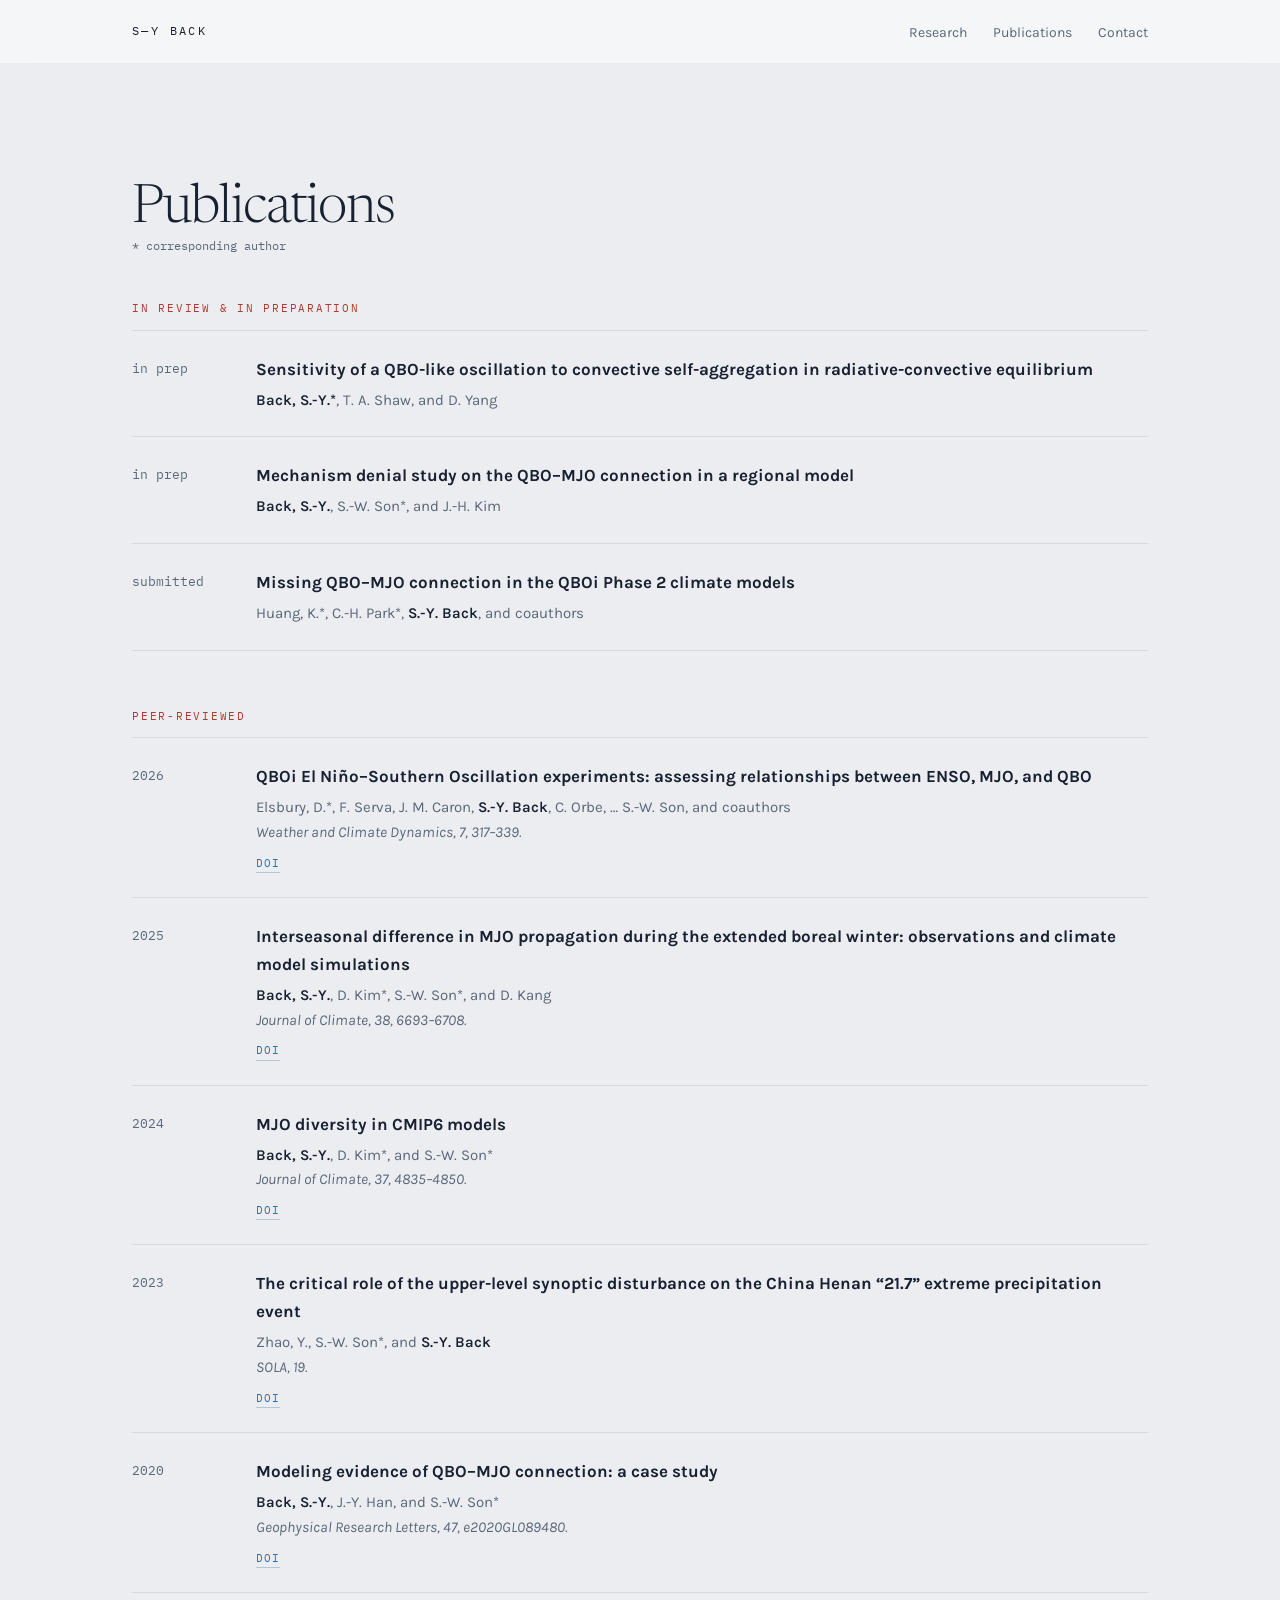
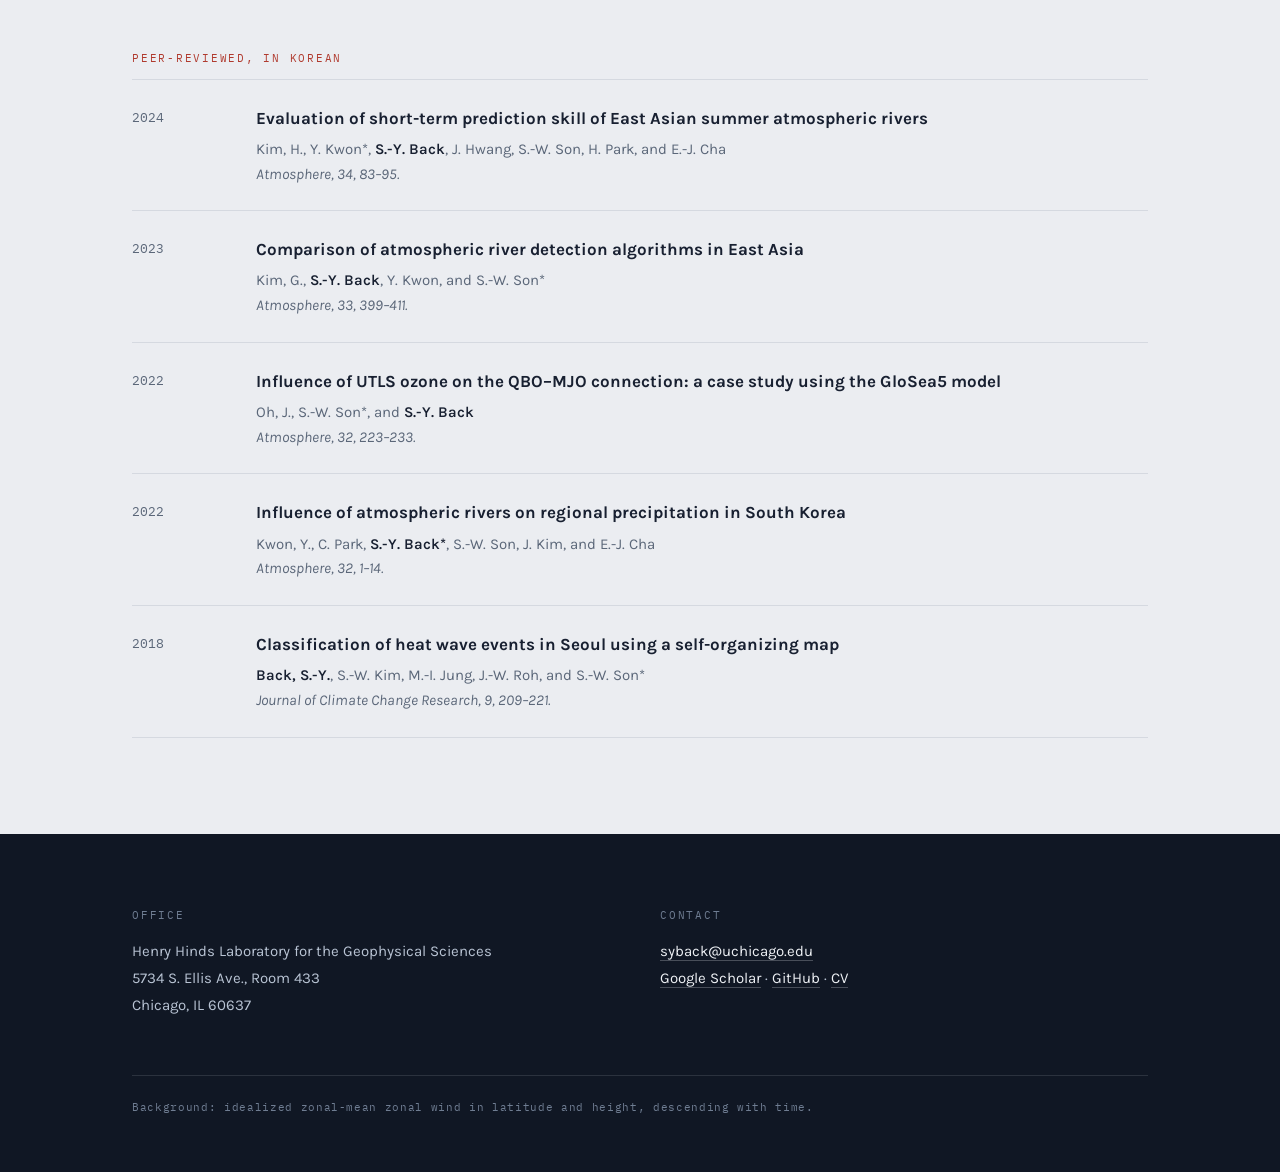
==== publications.html @ 5e15c003 "Add files via upload" ====
<!DOCTYPE html>
<html lang="en">
<head>
<meta charset="utf-8">
<meta name="viewport" content="width=device-width, initial-scale=1">
<title>Publications &middot; Seung-Yoon Back</title>
<meta name="description" content="Peer-reviewed publications of Seung-Yoon Back on the QBO, the MJO, and tropical atmospheric dynamics.">
<link rel="preconnect" href="https://fonts.googleapis.com">
<link rel="preconnect" href="https://fonts.gstatic.com" crossorigin>
<link href="https://fonts.googleapis.com/css2?family=Newsreader:ital,opsz,wght@0,6..72,300;0,6..72,400;0,6..72,500;1,6..72,300&family=Karla:wght@300;400;500;600&family=IBM+Plex+Mono:wght@400;500&display=swap" rel="stylesheet">
<link rel="stylesheet" href="style.css">
</head>
<body>

<nav class="nav" id="nav">
  <div class="wrap">
    <a class="brand" href="index.html">S&mdash;Y Back</a>
    <ul>
      <li><a href="research.html">Research</a></li>
      <li><a href="publications.html" class="active">Publications</a></li>
      <li><a href="#contact">Contact</a></li>
    </ul>
  </div>
</nav>
<section class="page" id="publications">
  <div class="wrap">
    <h1 class="reveal">Publications</h1>

    <p class="legend reveal">* corresponding author</p>

    <h3 class="pubgroup first reveal">In review &amp; in preparation</h3>
    <ul class="pubs">
      <li class="reveal">
        <div class="yr">in prep</div>
        <div>
          <strong class="title">Sensitivity of a QBO-like oscillation to convective self-aggregation in radiative-convective equilibrium</strong>
          <div class="authors"><strong>Back, S.-Y.*</strong>, T. A. Shaw, and D. Yang</div>
        </div>
      </li>
      <li class="reveal">
        <div class="yr">in prep</div>
        <div>
          <strong class="title">Mechanism denial study on the QBO&ndash;MJO connection in a regional model</strong>
          <div class="authors"><strong>Back, S.-Y.</strong>, S.-W. Son*, and J.-H. Kim</div>
        </div>
      </li>
      <li class="reveal">
        <div class="yr">submitted</div>
        <div>
          <strong class="title">Missing QBO&ndash;MJO connection in the QBOi Phase 2 climate models</strong>
          <div class="authors">Huang, K.*, C.-H. Park*, <strong>S.-Y. Back</strong>, and coauthors</div>
        </div>
      </li>
    </ul>

    <h3 class="pubgroup reveal">Peer-reviewed</h3>
    <ul class="pubs">
      <li class="reveal">
        <div class="yr">2026</div>
        <div>
          <strong class="title">QBOi El Ni&ntilde;o&ndash;Southern Oscillation experiments: assessing relationships between ENSO, MJO, and QBO</strong>
          <div class="authors">Elsbury, D.*, F. Serva, J. M. Caron, <strong>S.-Y. Back</strong>, C. Orbe, &hellip; S.-W. Son, and coauthors</div>
          <div class="venue">Weather and Climate Dynamics, 7, 317&ndash;339.</div>
          <div class="tags"><a href="https://doi.org/10.5194/wcd-7-317-2026">DOI</a></div>
        </div>
      </li>
      <li class="reveal">
        <div class="yr">2025</div>
        <div>
          <strong class="title">Interseasonal difference in MJO propagation during the extended boreal winter: observations and climate model simulations</strong>
          <div class="authors"><strong>Back, S.-Y.</strong>, D. Kim*, S.-W. Son*, and D. Kang</div>
          <div class="venue">Journal of Climate, 38, 6693&ndash;6708.</div>
          <div class="tags"><a href="https://doi.org/10.1175/JCLI-D-25-0097.1">DOI</a></div>
        </div>
      </li>
      <li class="reveal">
        <div class="yr">2024</div>
        <div>
          <strong class="title">MJO diversity in CMIP6 models</strong>
          <div class="authors"><strong>Back, S.-Y.</strong>, D. Kim*, and S.-W. Son*</div>
          <div class="venue">Journal of Climate, 37, 4835&ndash;4850.</div>
          <div class="tags"><a href="https://doi.org/10.1175/JCLI-D-23-0656.1">DOI</a></div>
        </div>
      </li>
      <li class="reveal">
        <div class="yr">2023</div>
        <div>
          <strong class="title">The critical role of the upper-level synoptic disturbance on the China Henan &ldquo;21.7&rdquo; extreme precipitation event</strong>
          <div class="authors">Zhao, Y., S.-W. Son*, and <strong>S.-Y. Back</strong></div>
          <div class="venue">SOLA, 19.</div>
          <div class="tags"><a href="https://doi.org/10.2151/sola.2023-006">DOI</a></div>
        </div>
      </li>
      <li class="reveal">
        <div class="yr">2020</div>
        <div>
          <strong class="title">Modeling evidence of QBO&ndash;MJO connection: a case study</strong>
          <div class="authors"><strong>Back, S.-Y.</strong>, J.-Y. Han, and S.-W. Son*</div>
          <div class="venue">Geophysical Research Letters, 47, e2020GL089480.</div>
          <div class="tags"><a href="https://doi.org/10.1029/2020GL089480">DOI</a></div>
        </div>
      </li>
    </ul>

    <h3 class="pubgroup reveal">Peer-reviewed, in Korean</h3>
    <ul class="pubs">
      <li class="reveal">
        <div class="yr">2024</div>
        <div>
          <strong class="title">Evaluation of short-term prediction skill of East Asian summer atmospheric rivers</strong>
          <div class="authors">Kim, H., Y. Kwon*, <strong>S.-Y. Back</strong>, J. Hwang, S.-W. Son, H. Park, and E.-J. Cha</div>
          <div class="venue">Atmosphere, 34, 83&ndash;95.</div>
        </div>
      </li>
      <li class="reveal">
        <div class="yr">2023</div>
        <div>
          <strong class="title">Comparison of atmospheric river detection algorithms in East Asia</strong>
          <div class="authors">Kim, G., <strong>S.-Y. Back</strong>, Y. Kwon, and S.-W. Son*</div>
          <div class="venue">Atmosphere, 33, 399&ndash;411.</div>
        </div>
      </li>
      <li class="reveal">
        <div class="yr">2022</div>
        <div>
          <strong class="title">Influence of UTLS ozone on the QBO&ndash;MJO connection: a case study using the GloSea5 model</strong>
          <div class="authors">Oh, J., S.-W. Son*, and <strong>S.-Y. Back</strong></div>
          <div class="venue">Atmosphere, 32, 223&ndash;233.</div>
        </div>
      </li>
      <li class="reveal">
        <div class="yr">2022</div>
        <div>
          <strong class="title">Influence of atmospheric rivers on regional precipitation in South Korea</strong>
          <div class="authors">Kwon, Y., C. Park, <strong>S.-Y. Back*</strong>, S.-W. Son, J. Kim, and E.-J. Cha</div>
          <div class="venue">Atmosphere, 32, 1&ndash;14.</div>
        </div>
      </li>
      <li class="reveal">
        <div class="yr">2018</div>
        <div>
          <strong class="title">Classification of heat wave events in Seoul using a self-organizing map</strong>
          <div class="authors"><strong>Back, S.-Y.</strong>, S.-W. Kim, M.-I. Jung, J.-W. Roh, and S.-W. Son*</div>
          <div class="venue">Journal of Climate Change Research, 9, 209&ndash;221.</div>
        </div>
      </li>
    </ul>
  </div>
</section>

<footer id="contact">
  <div class="wrap">
    <div class="cols">
      <div>
        <h4>Office</h4>
        <p>Henry Hinds Laboratory for the Geophysical Sciences<br>
        5734 S. Ellis Ave., Room 433<br>
        Chicago, IL 60637</p>
      </div>
      <div>
        <h4>Contact</h4>
        <p><a href="mailto:syback@uchicago.edu">syback@uchicago.edu</a><br>
        <a href="https://scholar.google.com/citations?user=R025OCEAAAAJ&amp;hl=en">Google Scholar</a> ·
        <a href="https://github.com/syback">GitHub</a> ·
        <a href="Back_CV.pdf">CV</a></p>
      </div>
    </div>
    <div class="colophon">
      Background: idealized zonal-mean zonal wind in latitude and height, descending with time.
    </div>
  </div>
</footer>

<script src="main.js"></script>
</body>
</html>
---- style.css ----
:root{
  --ink:#101724;
  --ink-soft:#1b2536;
  --paper:#f5f6f8;
  --paper-2:#ebedf1;
  --text:#182031;
  --muted:#5b6779;
  --line:#d5d9e0;
  --westerly:#2e6fa7;
  --easterly:#b03a2e;
  --maxw:1080px;
}

*{box-sizing:border-box}
html{scroll-behavior:smooth}
body{
  margin:0;
  background:var(--paper);
  color:var(--text);
  font-family:"Karla",system-ui,sans-serif;
  font-size:17px;
  line-height:1.65;
  -webkit-font-smoothing:antialiased;
}

/* ---------- shared bits ---------- */
.wrap{max-width:var(--maxw);margin:0 auto;padding:0 32px}
.eyebrow{
  font-family:"IBM Plex Mono",monospace;
  font-size:11px;letter-spacing:.16em;text-transform:uppercase;
  color:var(--muted);margin:0 0 20px;
}
h2{
  font-family:"Newsreader",Georgia,serif;
  font-weight:400;font-size:clamp(28px,4vw,40px);
  letter-spacing:-.01em;margin:0 0 28px;
}
a{color:inherit}
a.link{
  color:var(--westerly);text-decoration:none;
  border-bottom:1px solid rgba(46,111,167,.3);
  transition:border-color .2s;
}
a.link:hover{border-bottom-color:var(--westerly)}
:focus-visible{outline:2px solid var(--westerly);outline-offset:3px;border-radius:2px}

/* ---------- nav ---------- */
.nav{
  position:sticky;top:0;z-index:50;
  background:rgba(245,246,248,.82);
  backdrop-filter:blur(12px);
  border-bottom:1px solid transparent;
  transition:border-color .3s, background .3s;
}
.nav.stuck{border-bottom-color:var(--line)}
.nav .wrap{display:flex;align-items:center;justify-content:space-between;height:62px}
.brand{
  font-family:"IBM Plex Mono",monospace;font-size:12px;
  letter-spacing:.2em;text-transform:uppercase;text-decoration:none;
}
.nav ul{display:flex;gap:26px;list-style:none;margin:0;padding:0}
.nav ul a{
  font-size:14px;text-decoration:none;color:var(--muted);
  padding-bottom:3px;border-bottom:1px solid transparent;
  transition:color .2s,border-color .2s;
}
.nav ul a:hover{color:var(--text)}
.nav ul a.active{color:var(--text);border-bottom-color:var(--easterly)}
@media(max-width:640px){.nav ul{gap:16px}.nav ul a{font-size:13px}}

/* ---------- hero ---------- */
.hero{
  position:relative;overflow:hidden;
  background:var(--ink);color:#eef1f5;
  min-height:78vh;display:flex;align-items:flex-end;
  padding:120px 0 56px;
}
#qbo{
  position:absolute;inset:0;width:100%;height:100%;
  opacity:.9;
}
.hero::after{
  content:"";position:absolute;inset:0;
  background:linear-gradient(180deg,rgba(16,23,36,.55) 0%,rgba(16,23,36,.2) 45%,rgba(16,23,36,.9) 100%);
}
.hero .wrap{position:relative;z-index:2;width:100%}
.hero h1{
  font-family:"Newsreader",Georgia,serif;
  font-weight:300;font-size:clamp(44px,8vw,84px);
  line-height:1.02;letter-spacing:-.02em;margin:0 0 22px;
}
.hero h1 .phd{
  font-family:"IBM Plex Mono",monospace;
  font-size:clamp(12px,1.5vw,16px);font-weight:400;
  letter-spacing:.18em;color:#8e9cb0;
  vertical-align:baseline;margin-left:20px;white-space:nowrap;
}
.hero .role{
  font-size:clamp(16px,2.2vw,19px);color:#b9c4d4;
  max-width:46ch;margin:0 0 34px;font-weight:300;
}
.hero .role em{font-style:normal;color:#eef1f5}
.meta{
  display:flex;flex-wrap:wrap;gap:10px 26px;
  font-family:"IBM Plex Mono",monospace;font-size:12px;
  letter-spacing:.06em;color:#8e9cb0;
}
.meta a{text-decoration:none;border-bottom:1px solid rgba(142,156,176,.35);padding-bottom:2px}
.meta a:hover{color:#eef1f5;border-bottom-color:#eef1f5}

/* axis ticks over the hero — labels the field as a time-height section */
.axis{
  position:absolute;right:22px;top:0;bottom:0;z-index:2;
  display:flex;flex-direction:column;justify-content:center;gap:52px;
  font-family:"IBM Plex Mono",monospace;font-size:10px;
  letter-spacing:.1em;color:rgba(238,241,245,.4);
  text-align:right;pointer-events:none;
}
.axis span{display:block;border-top:1px solid rgba(238,241,245,.14);padding-top:4px;width:66px}
@media(max-width:760px){.axis{display:none}}

/* ---------- sections ---------- */
section{padding:104px 0}
#research{background:var(--paper)}
#publications{background:var(--paper-2)}

.about{display:grid;grid-template-columns:1fr 1.4fr;gap:56px;align-items:start}
@media(max-width:820px){.about{grid-template-columns:1fr;gap:28px}}
.about p{margin:0 0 18px;color:#2c3648}
.about p:last-child{margin-bottom:0}
.portrait{margin:0 0 24px;max-width:248px}
.portrait img{
  display:block;width:100%;aspect-ratio:4/5;object-fit:cover;
  background:var(--paper-2);
}
@media(max-width:820px){.portrait{max-width:190px}}
.about .side{
  font-family:"IBM Plex Mono",monospace;font-size:12px;line-height:2;
  color:var(--muted);border-left:2px solid var(--easterly);padding-left:18px;
}

.lead{
  font-family:"Newsreader",Georgia,serif;font-weight:300;
  font-size:clamp(21px,2.7vw,27px);line-height:1.45;letter-spacing:-.015em;
  max-width:34ch;margin:72px 0 0;
}
.lead + p{max-width:68ch;margin:22px 0 0;color:#2c3648}
.schematic{margin:56px 0 0}
.schematic a{display:block;background:#fff;border:1px solid var(--line);padding:20px}
.schematic img{display:block;width:100%;height:auto}
.schematic figcaption{
  font-family:"IBM Plex Mono",monospace;font-size:11px;line-height:1.7;
  letter-spacing:.06em;color:var(--muted);margin-top:12px;max-width:70ch;
}
@media(max-width:640px){.schematic a{padding:10px}}
.themes{margin-top:72px;border-top:1px solid var(--line)}
.theme{
  display:grid;grid-template-columns:190px 1fr;gap:34px;
  padding:40px 0;border-bottom:1px solid var(--line);
}
@media(max-width:760px){.theme{grid-template-columns:1fr;gap:12px}}
.theme-label span{
  color:var(--easterly);margin-right:7px;font-weight:500;
}
.theme-label{
  font-family:"IBM Plex Mono",monospace;font-size:11px;
  letter-spacing:.14em;text-transform:uppercase;color:var(--muted);
  padding-top:7px;line-height:1.7;
}
.theme h3{
  font-family:"Newsreader",Georgia,serif;font-weight:500;
  font-size:24px;margin:0 0 16px;letter-spacing:-.01em;
}
.theme p{margin:0 0 15px;color:#2c3648;font-size:16px;max-width:68ch}
.theme p:last-child{margin-bottom:0}

/* ---------- publications ---------- */
.pubs{list-style:none;margin:0;padding:0}
.pubs li{
  display:grid;grid-template-columns:96px 1fr;gap:28px;
  padding:24px 0;border-bottom:1px solid var(--line);
}
.legend{
  font-family:"IBM Plex Mono",monospace;font-size:12px;
  color:var(--muted);margin:-12px 0 44px;
}
.pubgroup{
  font-family:"IBM Plex Mono",monospace;font-size:11px;font-weight:400;
  letter-spacing:.16em;text-transform:uppercase;color:var(--easterly);
  margin:56px 0 0;padding-bottom:12px;border-bottom:1px solid var(--line);
}
.pubgroup.first{margin-top:0}
@media(max-width:640px){.pubs li{grid-template-columns:1fr;gap:6px}}
.pubs .yr{
  font-family:"IBM Plex Mono",monospace;font-size:13px;
  color:var(--muted);padding-top:3px;
}
.pubs .title{display:block;margin-bottom:5px}
.pubs .authors{color:var(--muted);font-size:15px}
.pubs .authors strong{color:var(--text);font-weight:600}
.pubs .venue{font-style:italic;color:var(--muted);font-size:15px}
.pubs .tags{margin-top:9px;display:flex;gap:14px}
.pubs .tags a{
  font-family:"IBM Plex Mono",monospace;font-size:11px;
  letter-spacing:.1em;text-transform:uppercase;text-decoration:none;
  color:var(--westerly);border-bottom:1px solid rgba(46,111,167,.3);
}

/* ---------- footer ---------- */
footer{background:var(--ink);color:#b9c4d4;padding:72px 0 56px}
footer .cols{display:grid;grid-template-columns:1fr 1fr;gap:40px}
@media(max-width:640px){footer .cols{grid-template-columns:1fr;gap:26px}}
footer h4{
  font-family:"IBM Plex Mono",monospace;font-size:11px;
  letter-spacing:.16em;text-transform:uppercase;
  color:#6f7d92;margin:0 0 14px;font-weight:400;
}
footer p{margin:0;font-size:15px;line-height:1.8}
footer a{color:#eef1f5;text-decoration:none;border-bottom:1px solid rgba(238,241,245,.25)}
.colophon{
  margin-top:56px;padding-top:22px;border-top:1px solid rgba(238,241,245,.12);
  font-family:"IBM Plex Mono",monospace;font-size:11px;color:#6f7d92;
  letter-spacing:.06em;
}

/* ---------- scroll reveal ---------- */
.reveal{opacity:0;transform:translateY(16px);transition:opacity .6s ease,transform .6s ease}
.reveal.in{opacity:1;transform:none}
@media(prefers-reduced-motion:reduce){
  html{scroll-behavior:auto}
  .reveal{opacity:1;transform:none;transition:none}
}

/* ---------- multi-page additions ---------- */
.page{padding:118px 0 96px;background:var(--paper)}
.page + .page{padding-top:0}
.page h1{
  font-family:"Newsreader",Georgia,serif;font-weight:300;
  font-size:clamp(34px,5.5vw,54px);letter-spacing:-.02em;
  margin:0 0 10px;line-height:1.05;
}
.page .standfirst{
  color:var(--muted);max-width:60ch;margin:0 0 8px;font-size:17px;
}
.teasers{margin-top:64px;border-top:1px solid var(--line)}
.teaser{
  display:grid;grid-template-columns:190px 1fr auto;gap:34px;align-items:baseline;
  padding:26px 0;border-bottom:1px solid var(--line);
  text-decoration:none;color:inherit;transition:background .18s;
}
.teaser:hover{background:rgba(46,111,167,.05)}
.teaser:hover .arrow{transform:translateX(4px)}
.teaser .arrow{
  font-family:"IBM Plex Mono",monospace;font-size:13px;color:var(--westerly);
  transition:transform .18s;
}
.teaser h3{
  font-family:"Newsreader",Georgia,serif;font-weight:500;font-size:21px;
  margin:0;letter-spacing:-.01em;
}
@media(max-width:760px){
  .teaser{grid-template-columns:1fr auto;gap:6px 16px}
  .teaser .theme-label{grid-column:1/-1}
}
.more{
  display:inline-block;margin-top:38px;text-decoration:none;
  font-family:"IBM Plex Mono",monospace;font-size:12px;
  letter-spacing:.12em;text-transform:uppercase;color:var(--westerly);
  border-bottom:1px solid rgba(46,111,167,.35);padding-bottom:3px;
}
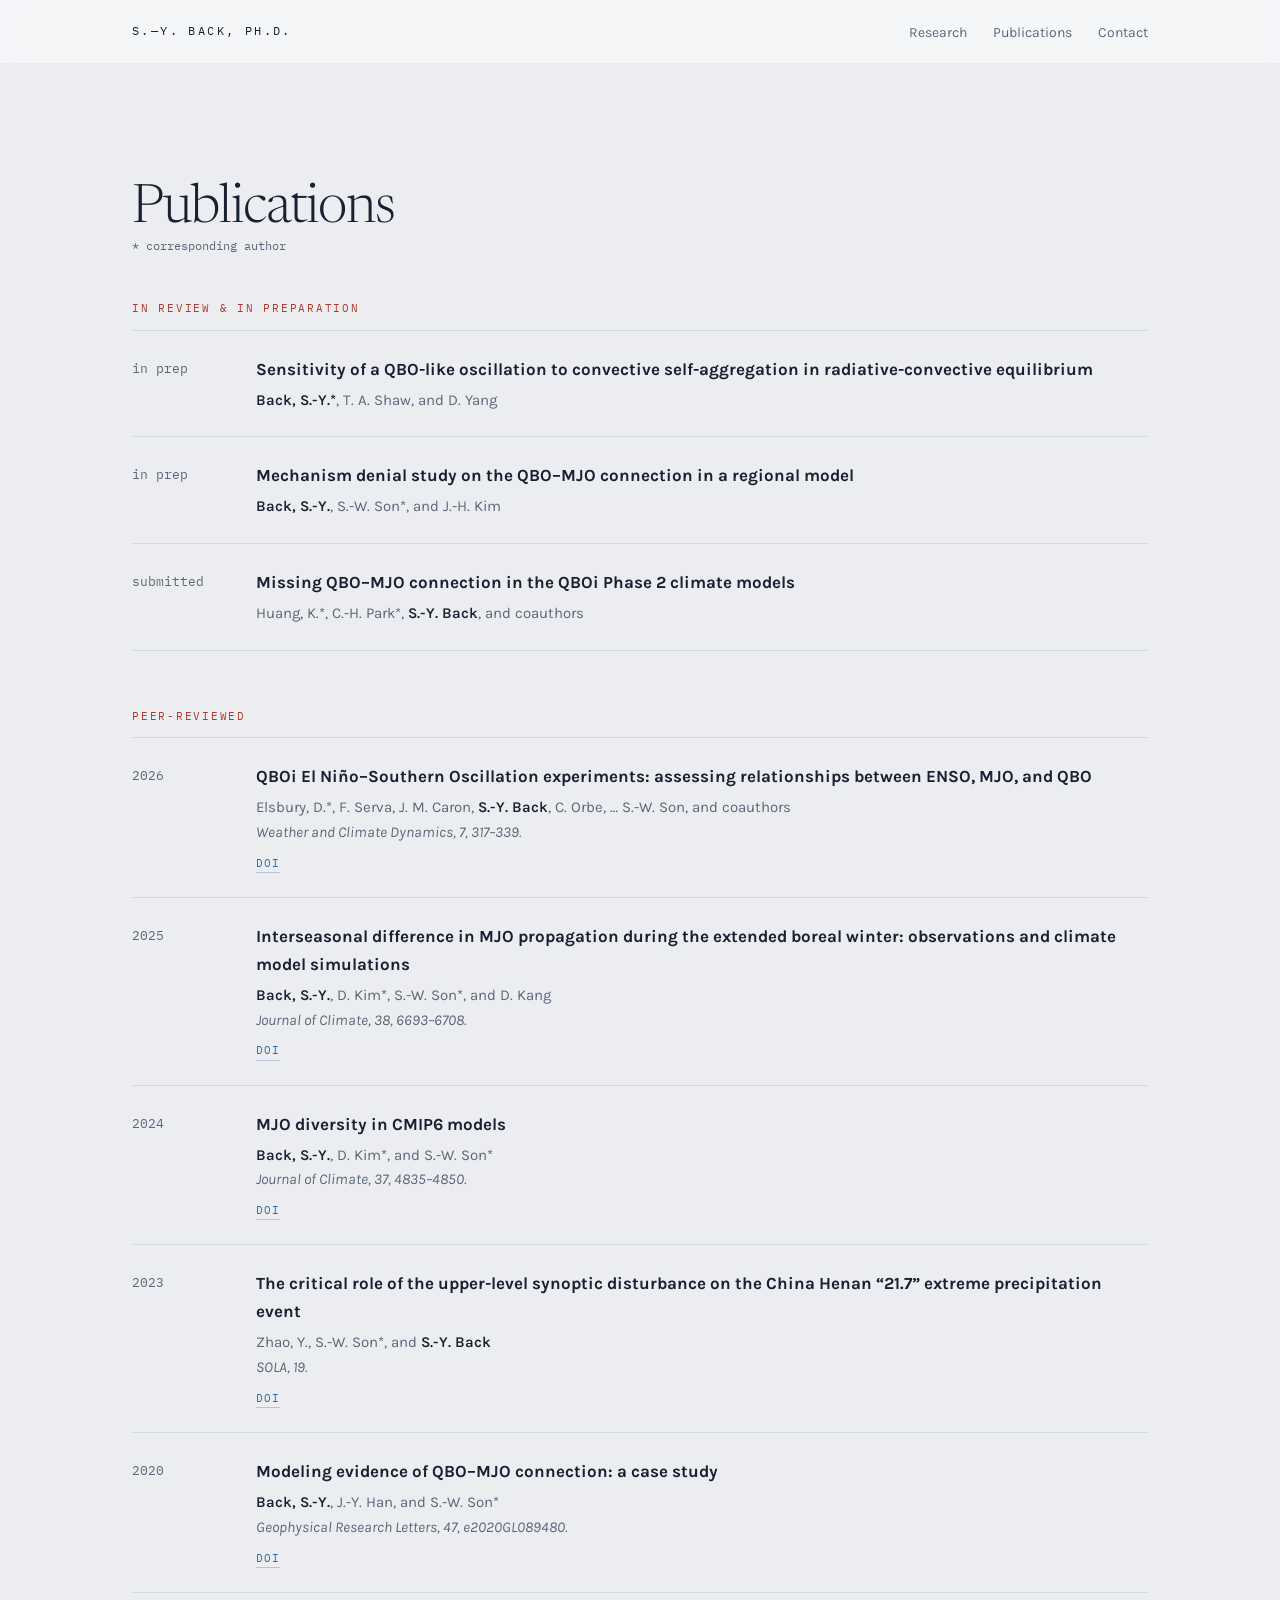
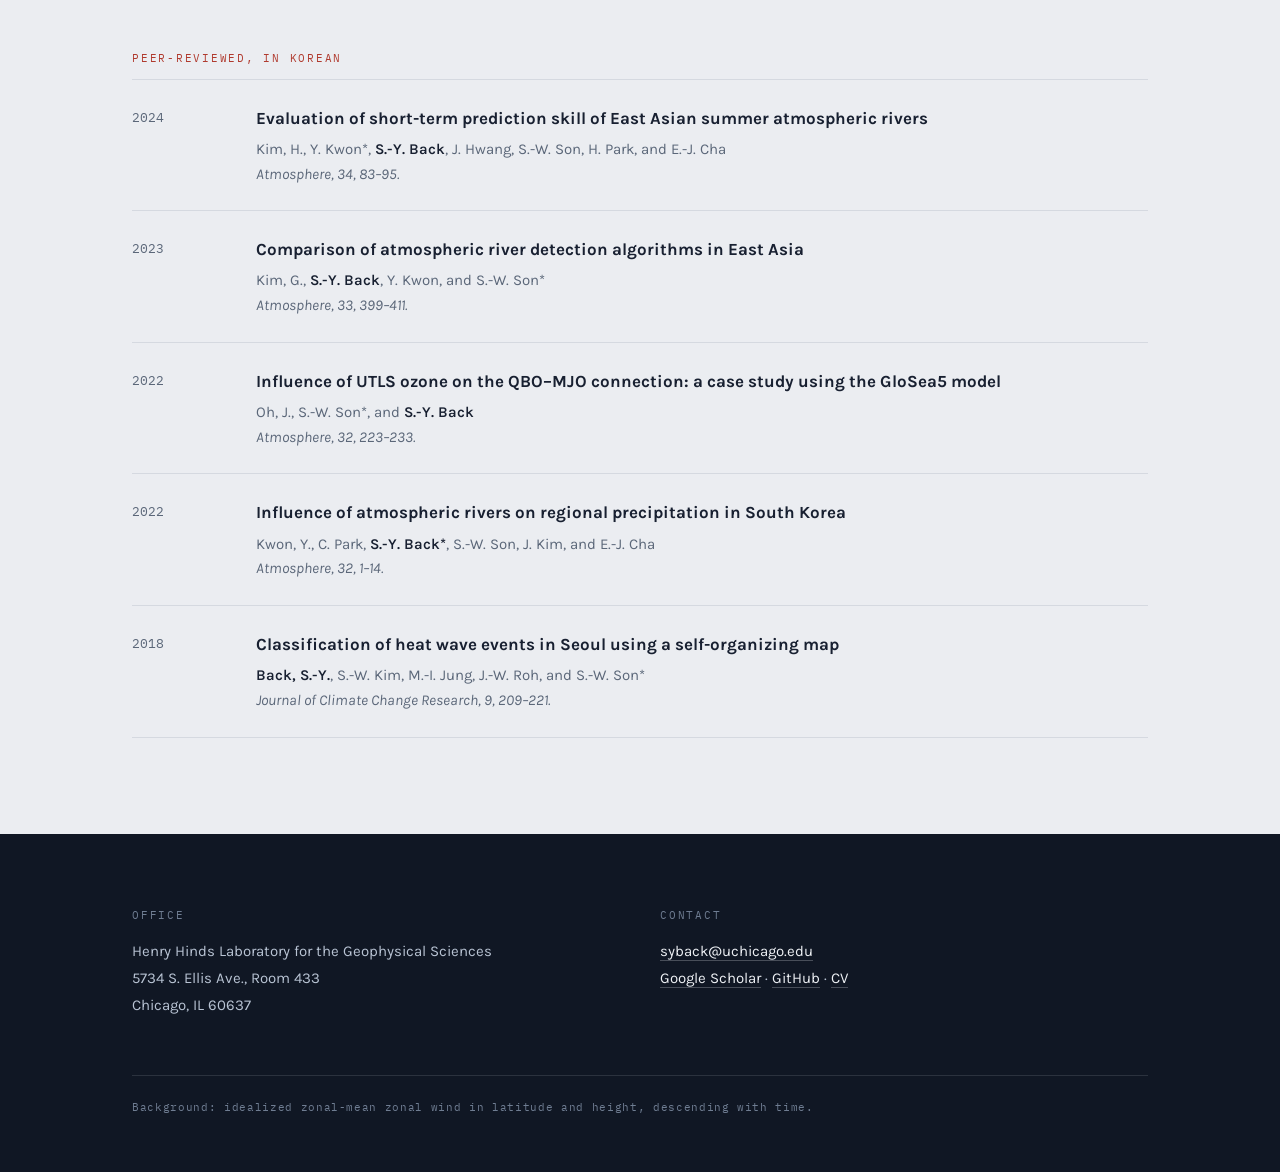
==== commit b7634151: "Update navigation brand name in publications.html" ====
--- a/publications.html
+++ b/publications.html
@@ -14,7 +14,7 @@
 
 <nav class="nav" id="nav">
   <div class="wrap">
-    <a class="brand" href="index.html">S&mdash;Y Back</a>
+    <a class="brand" href="index.html">S.&mdash;Y. Back, ph.d.</a>
     <ul>
       <li><a href="research.html">Research</a></li>
       <li><a href="publications.html" class="active">Publications</a></li>
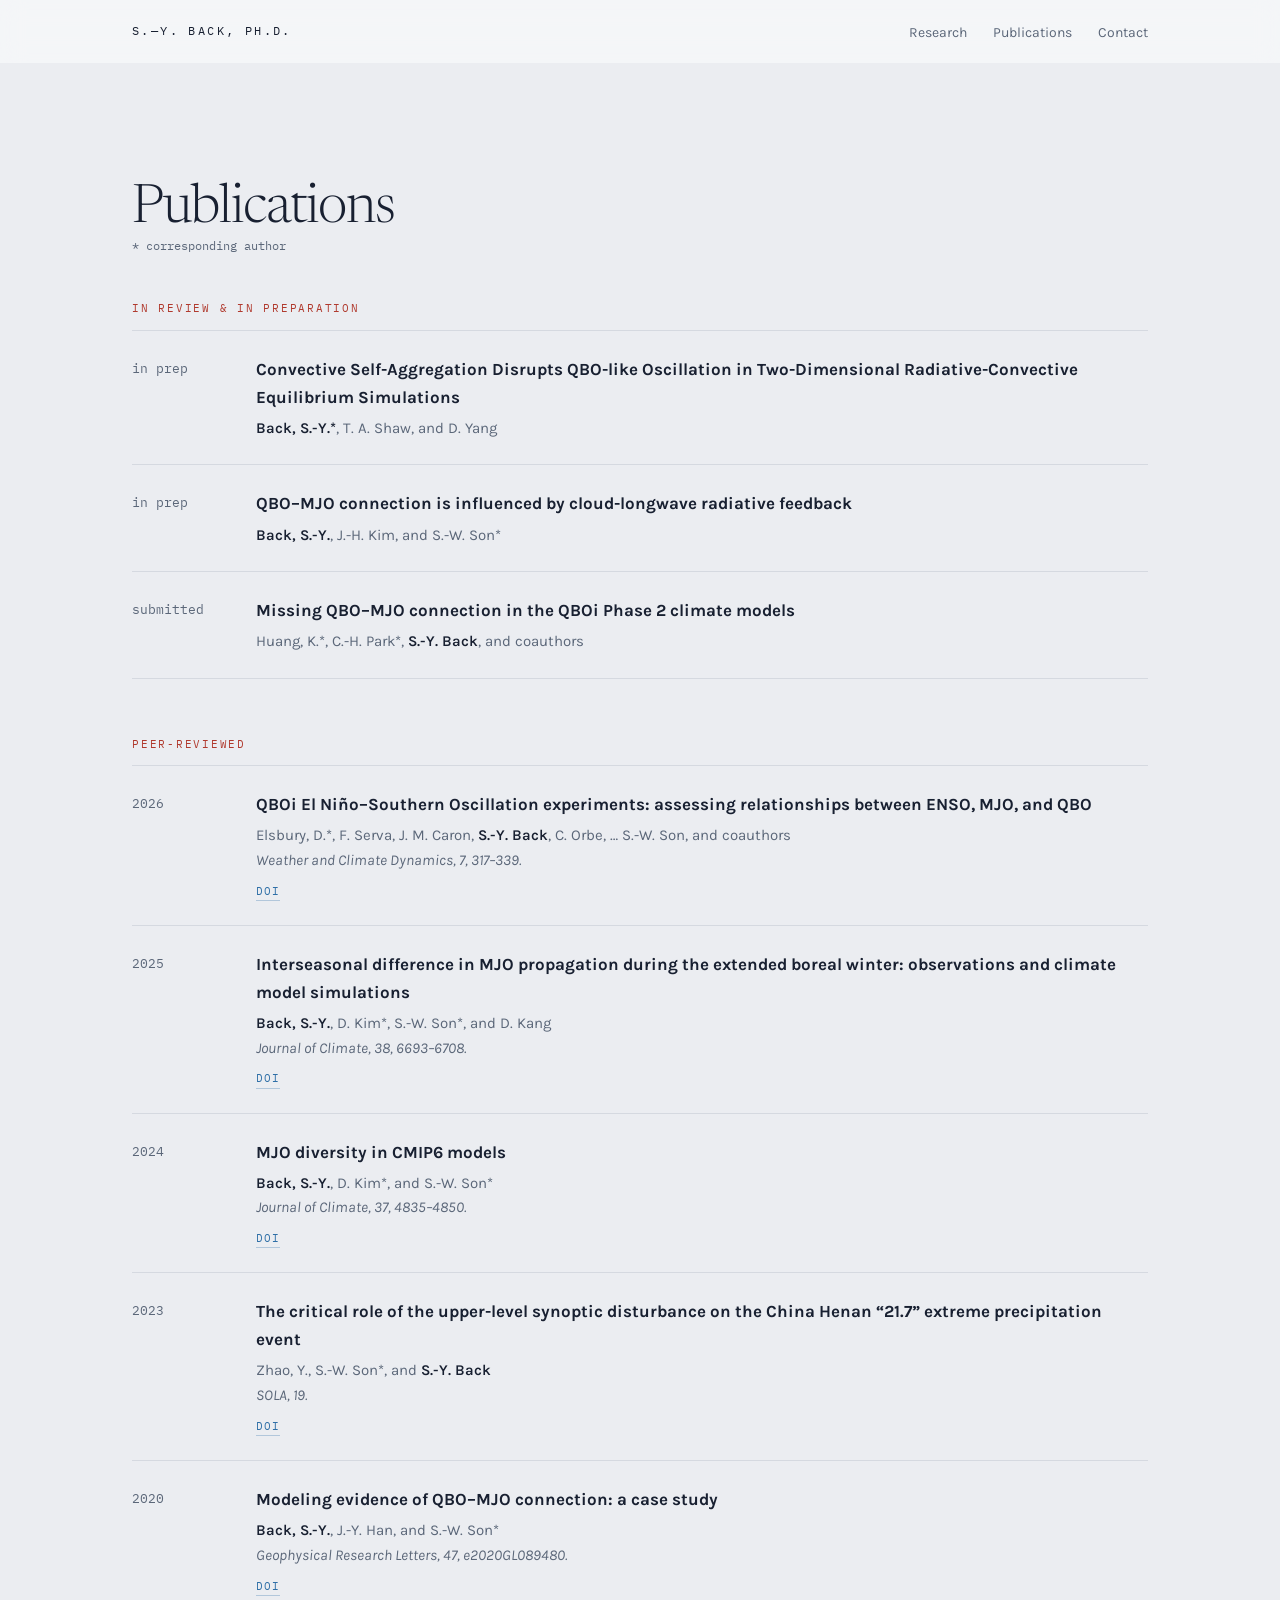
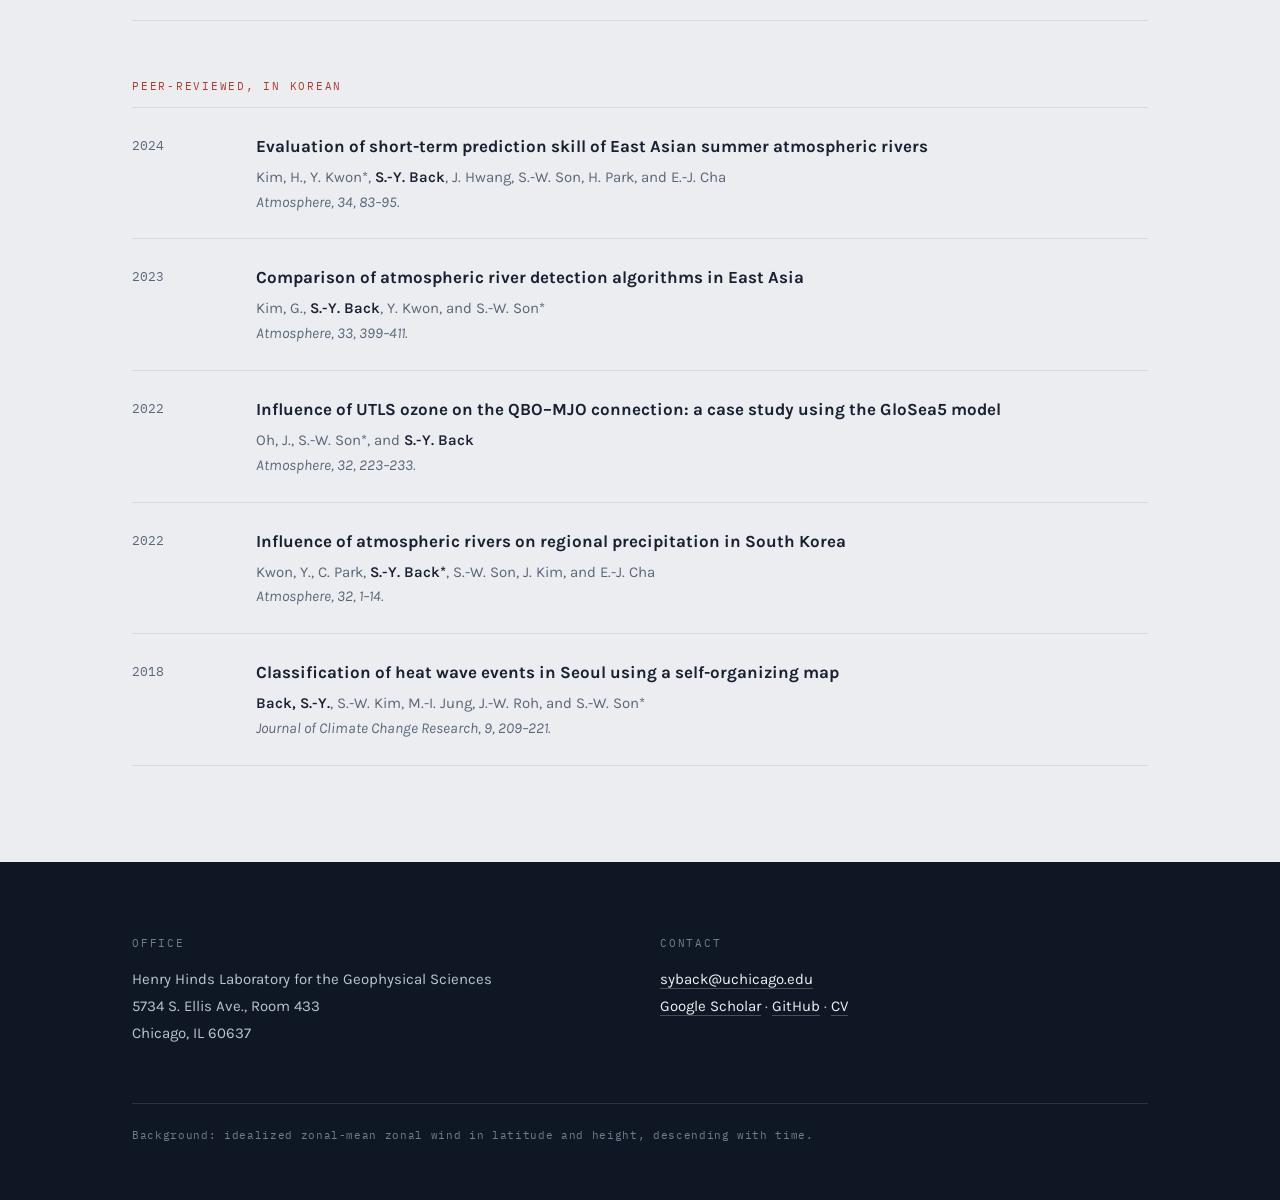
==== commit 66f8b7ca: "Update publication titles and authors" ====
--- a/publications.html
+++ b/publications.html
@@ -33,15 +33,15 @@
       <li class="reveal">
         <div class="yr">in prep</div>
         <div>
-          <strong class="title">Sensitivity of a QBO-like oscillation to convective self-aggregation in radiative-convective equilibrium</strong>
+          <strong class="title">Convective Self-Aggregation Disrupts QBO-like Oscillation in Two-Dimensional Radiative-Convective Equilibrium Simulations</strong>
           <div class="authors"><strong>Back, S.-Y.*</strong>, T. A. Shaw, and D. Yang</div>
         </div>
       </li>
       <li class="reveal">
         <div class="yr">in prep</div>
         <div>
-          <strong class="title">Mechanism denial study on the QBO&ndash;MJO connection in a regional model</strong>
-          <div class="authors"><strong>Back, S.-Y.</strong>, S.-W. Son*, and J.-H. Kim</div>
+          <strong class="title">QBO–MJO connection is influenced by cloud-longwave radiative feedback </strong>
+          <div class="authors"><strong>Back, S.-Y.</strong>, J.-H. Kim, and S.-W. Son*</div>
         </div>
       </li>
       <li class="reveal">
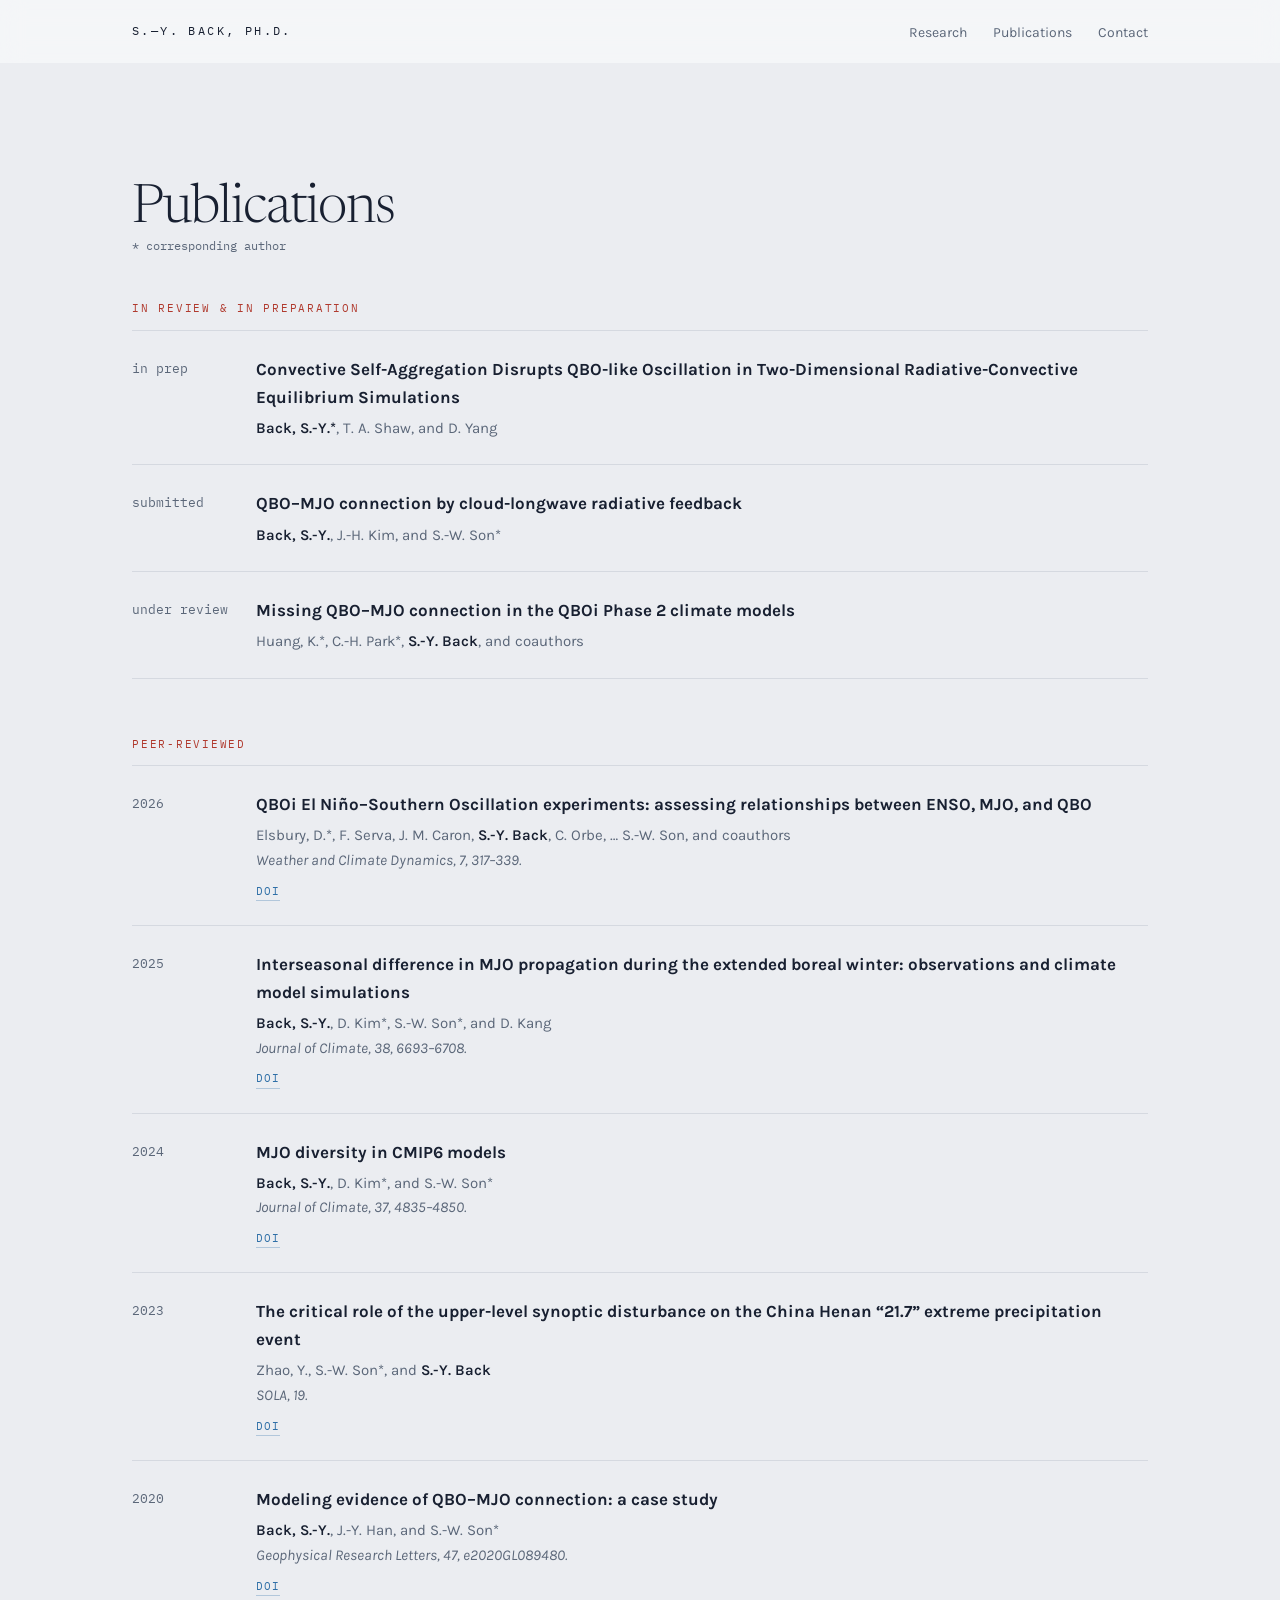
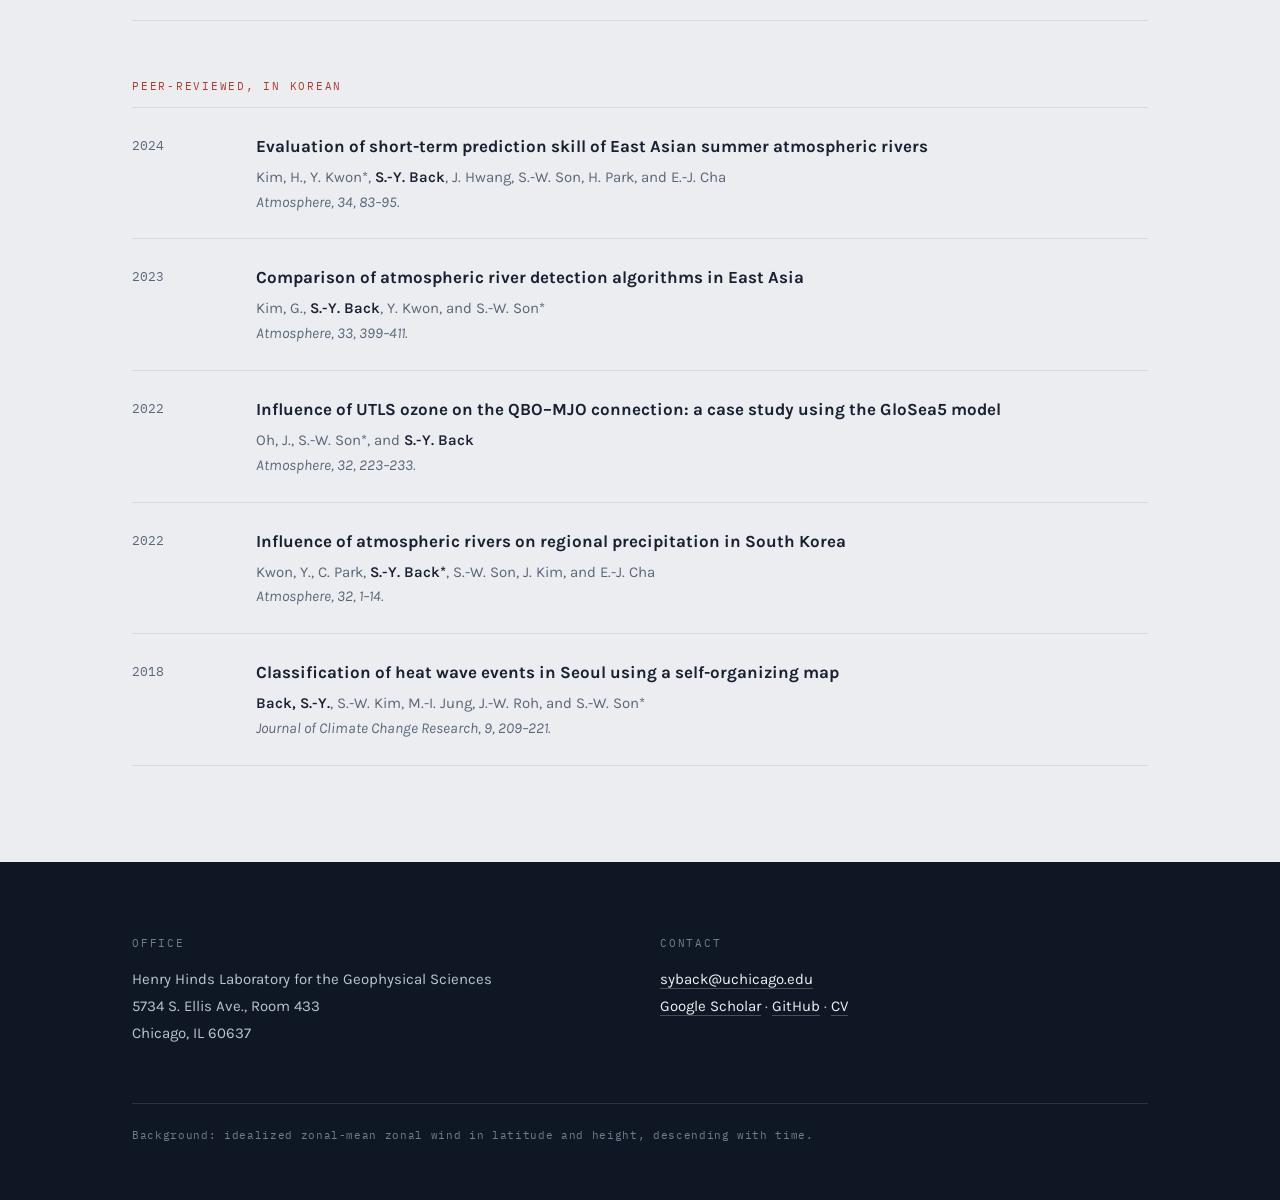
==== commit 0b512f97: "Update publication statuses and titles" ====
--- a/publications.html
+++ b/publications.html
@@ -38,14 +38,14 @@
         </div>
       </li>
       <li class="reveal">
-        <div class="yr">in prep</div>
+        <div class="yr">submitted</div>
         <div>
-          <strong class="title">QBO–MJO connection is influenced by cloud-longwave radiative feedback </strong>
+          <strong class="title">QBO–MJO connection by cloud-longwave radiative feedback </strong>
           <div class="authors"><strong>Back, S.-Y.</strong>, J.-H. Kim, and S.-W. Son*</div>
         </div>
       </li>
       <li class="reveal">
-        <div class="yr">submitted</div>
+        <div class="yr">under review</div>
         <div>
           <strong class="title">Missing QBO&ndash;MJO connection in the QBOi Phase 2 climate models</strong>
           <div class="authors">Huang, K.*, C.-H. Park*, <strong>S.-Y. Back</strong>, and coauthors</div>
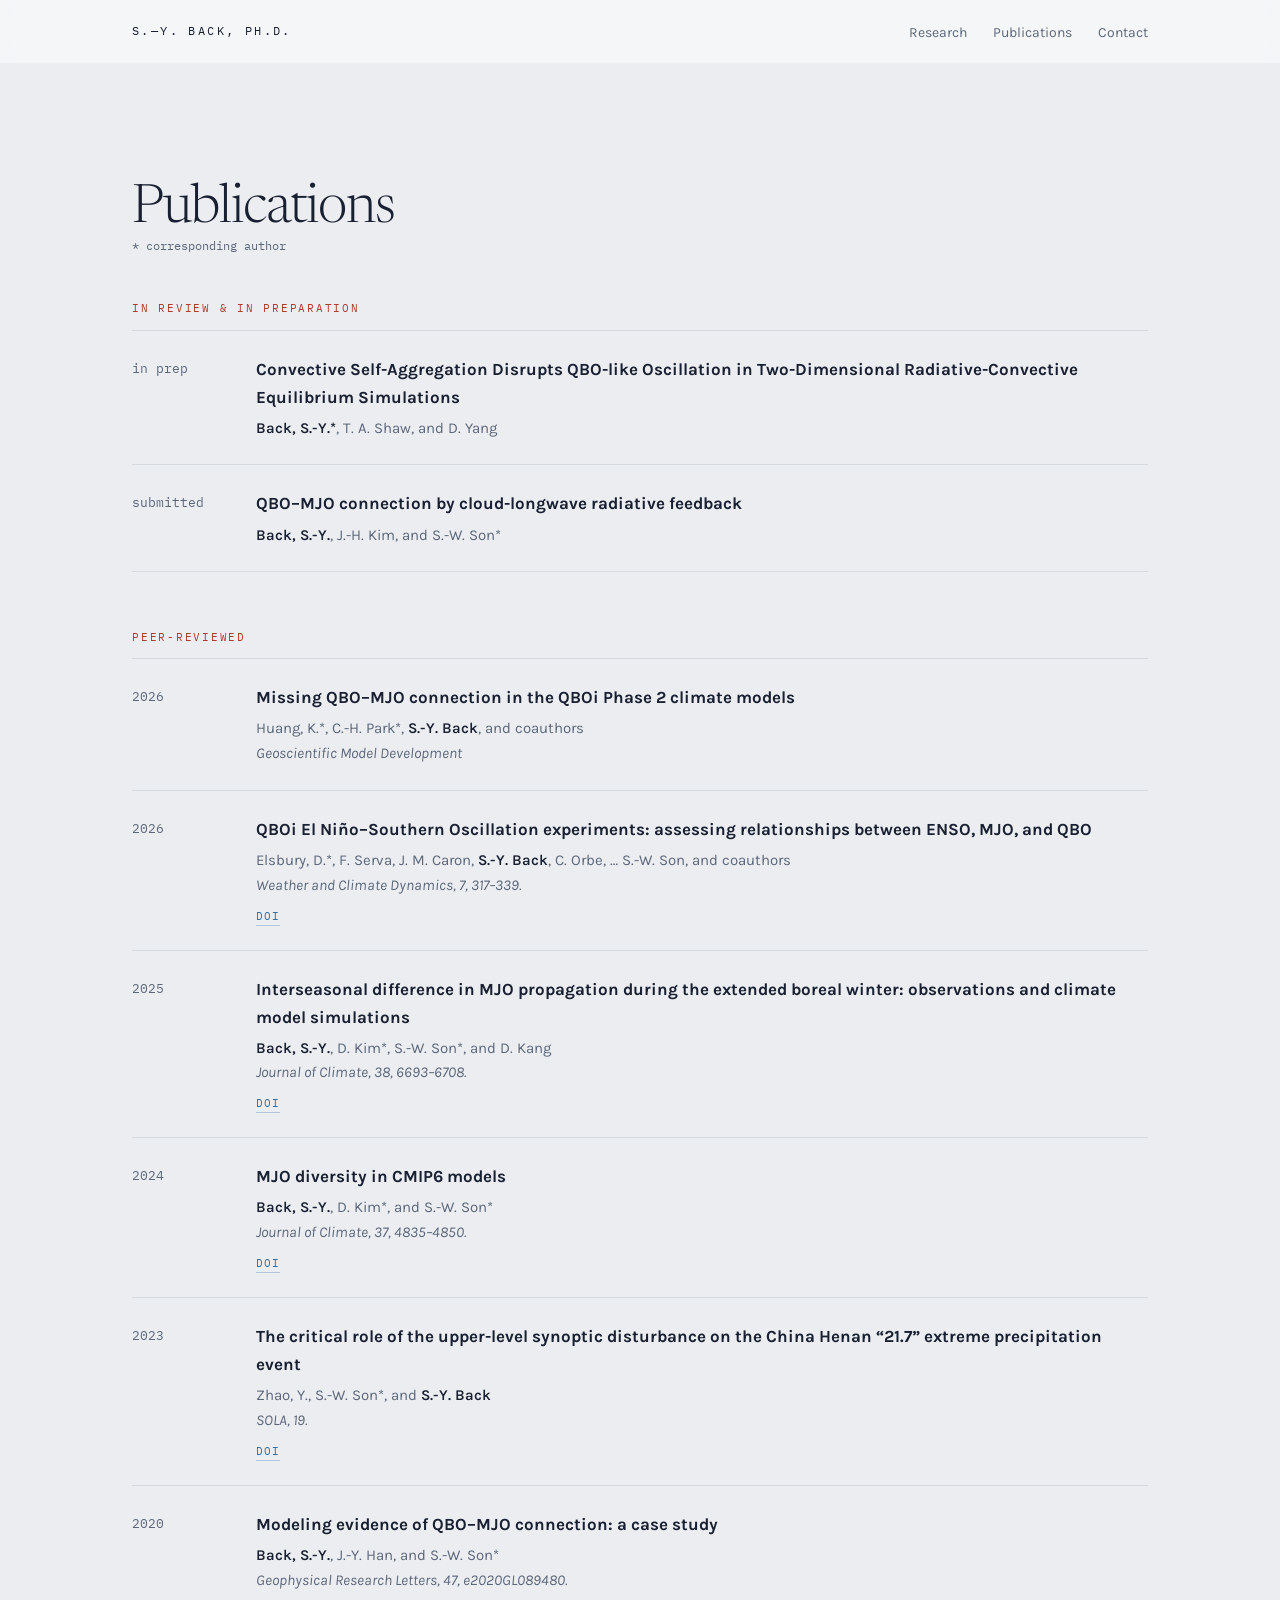
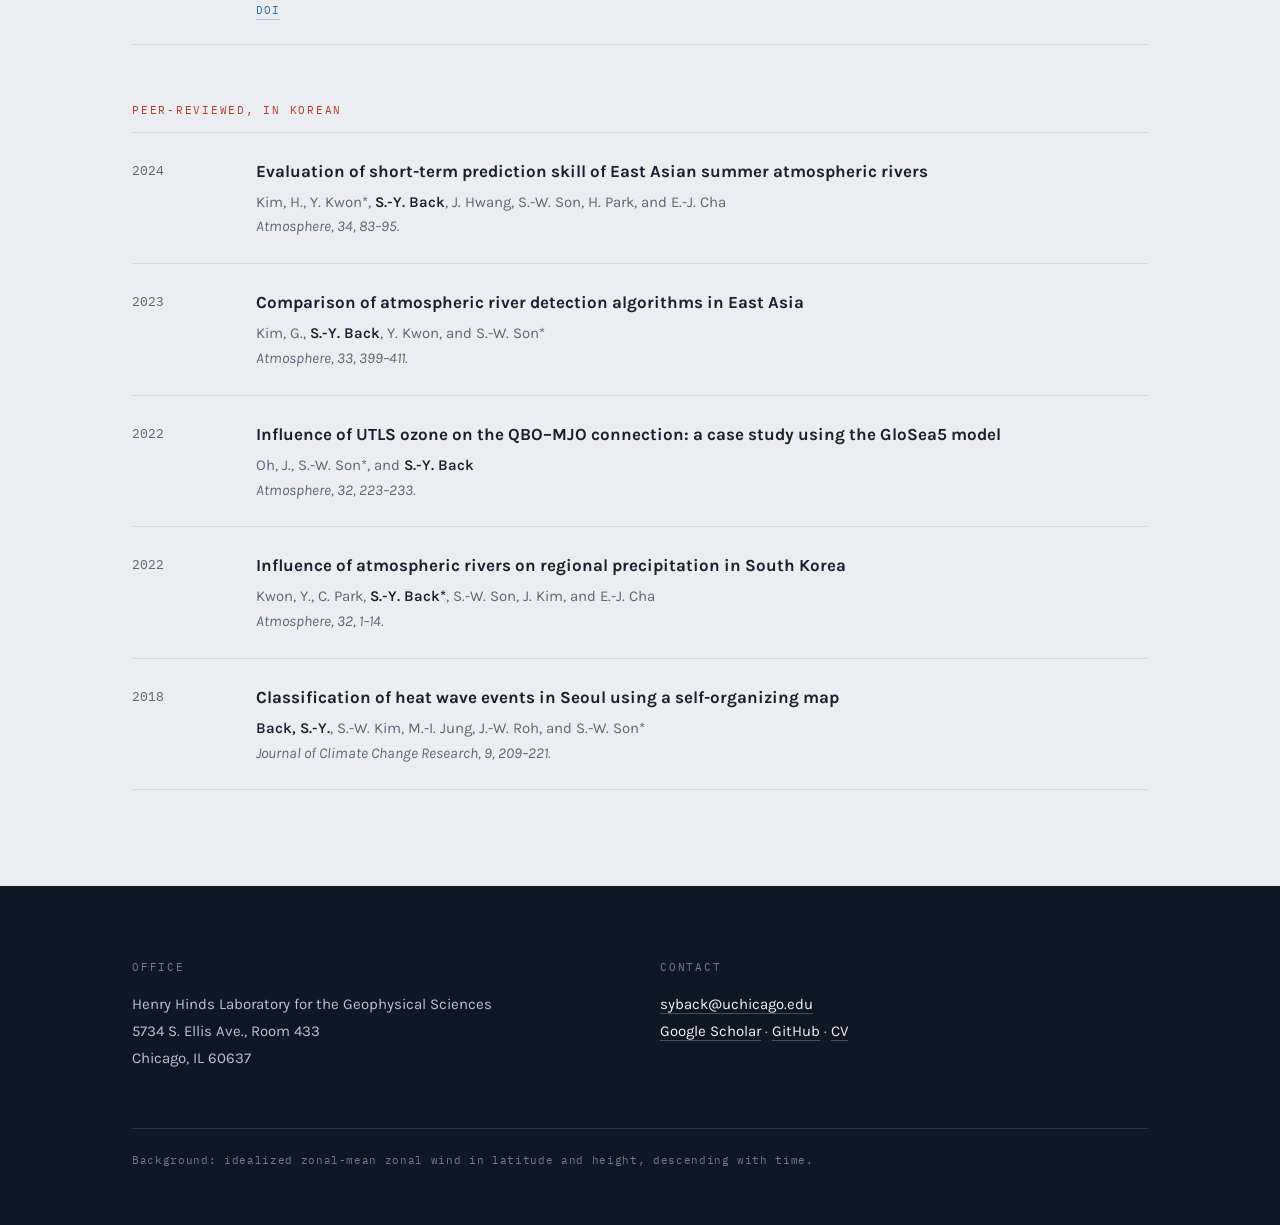
==== commit 006849b3: "Modify publication entries in publications.html Updated publication details and corrected year for a" ====
--- a/publications.html
+++ b/publications.html
@@ -43,18 +43,19 @@
           <strong class="title">QBO–MJO connection by cloud-longwave radiative feedback </strong>
           <div class="authors"><strong>Back, S.-Y.</strong>, J.-H. Kim, and S.-W. Son*</div>
         </div>
-      </li>
-      <li class="reveal">
-        <div class="yr">under review</div>
-        <div>
-          <strong class="title">Missing QBO&ndash;MJO connection in the QBOi Phase 2 climate models</strong>
-          <div class="authors">Huang, K.*, C.-H. Park*, <strong>S.-Y. Back</strong>, and coauthors</div>
-        </div>
-      </li>
+      </li>      
     </ul>
 
     <h3 class="pubgroup reveal">Peer-reviewed</h3>
     <ul class="pubs">
+      <li class="reveal">
+        <div class="yr">2026</div>
+        <div>
+          <strong class="title">Missing QBO&ndash;MJO connection in the QBOi Phase 2 climate models</strong>
+          <div class="authors">Huang, K.*, C.-H. Park*, <strong>S.-Y. Back</strong>, and coauthors</div>
+          <div class="venue">Geoscientific Model Development</div>
+        </div>
+      </li>
       <li class="reveal">
         <div class="yr">2026</div>
         <div>
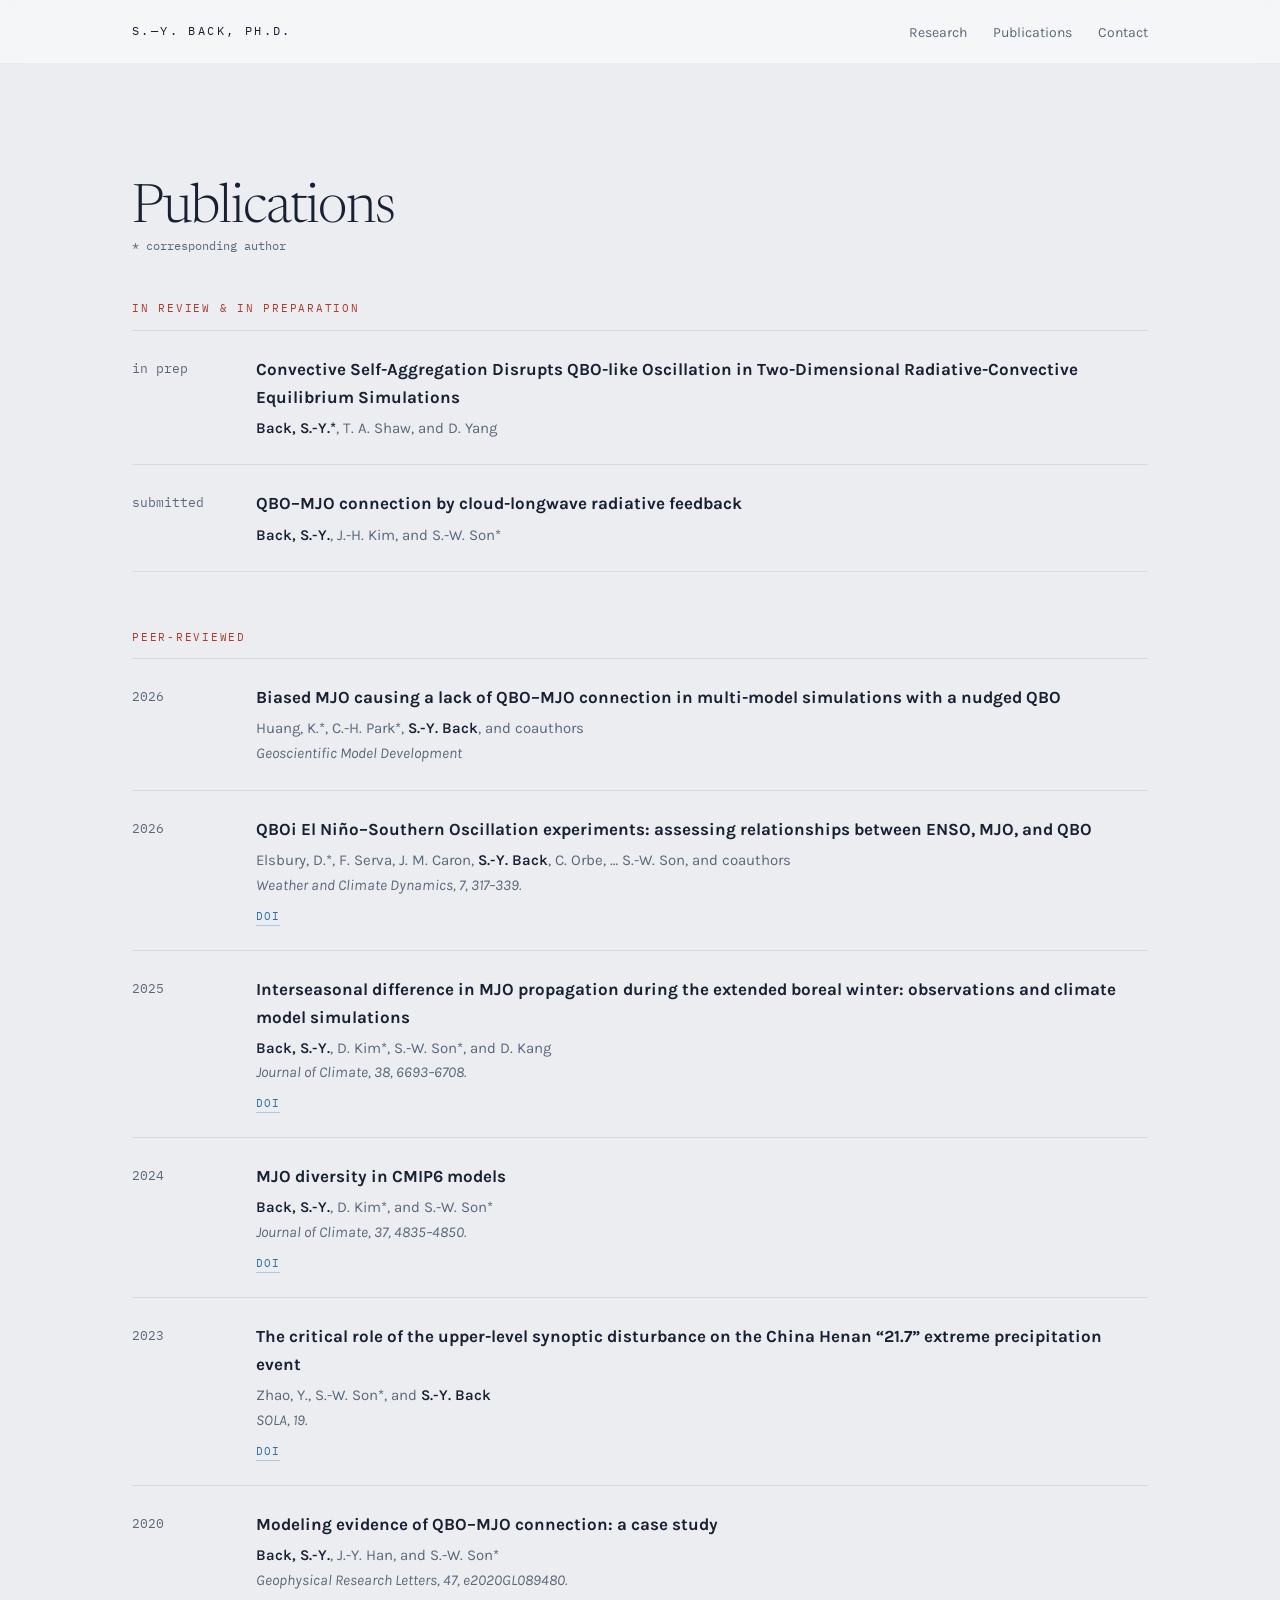
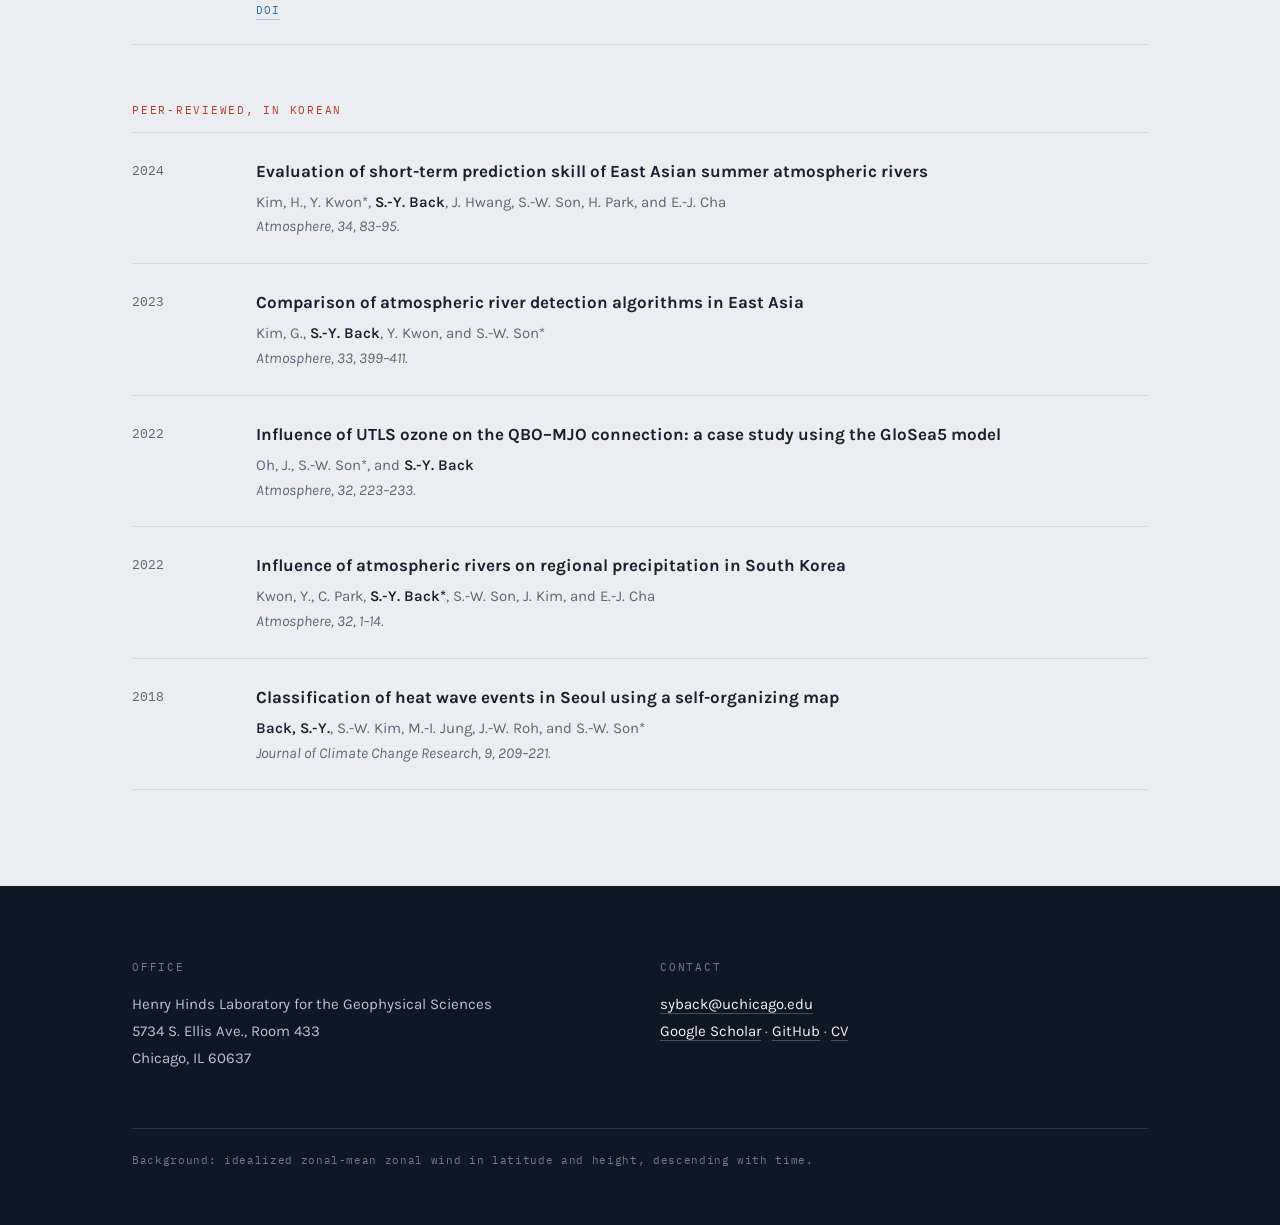
==== commit fc29aca2: "Update publication title for 2026 entry" ====
--- a/publications.html
+++ b/publications.html
@@ -51,7 +51,7 @@
       <li class="reveal">
         <div class="yr">2026</div>
         <div>
-          <strong class="title">Missing QBO&ndash;MJO connection in the QBOi Phase 2 climate models</strong>
+          <strong class="title">Biased MJO causing a lack of QBO&ndash;MJO connection in multi-model simulations with a nudged QBO</strong>
           <div class="authors">Huang, K.*, C.-H. Park*, <strong>S.-Y. Back</strong>, and coauthors</div>
           <div class="venue">Geoscientific Model Development</div>
         </div>
